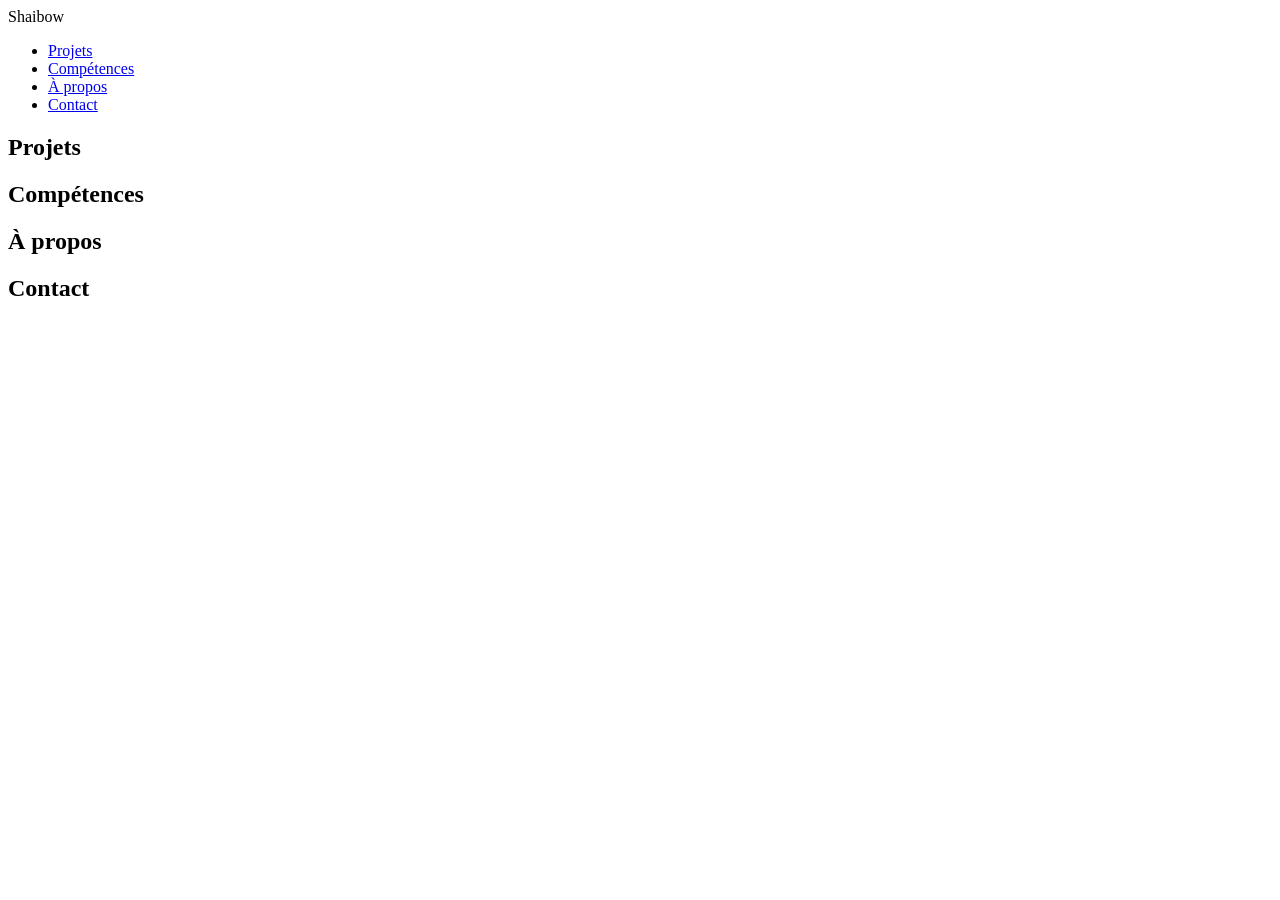
==== index.html @ 3d16527d "1" ====
<!DOCTYPE html>
<html lang="fr">
<head>
  <meta charset="UTF-8">
  <meta name="viewport" content="width=device-width, initial-scale=1.0">
  <title>Alexandre Kuoch - Portfolio</title>
  <link rel="stylesheet" href="css/style.css">
</head>
<body>

  <nav>
    <div class="logo">Shaibow</div>
    <ul>
      <li><a href="#projets">Projets</a></li>
      <li><a href="#competences">Compétences</a></li>
      <li><a href="#apropos">À propos</a></li>
      <li><a href="#contact">Contact</a></li>
    </ul>
  </nav>

  <section id="projets">
    <h2>Projets</h2>
  </section>

  <section id="competences">
    <h2>Compétences</h2>
  </section>

  <section id="apropos">
    <h2>À propos</h2>
  </section>

  <section id="contact">
    <h2>Contact</h2>
  </section>

  <script src="js/script.js"></script>
</body>
</html>
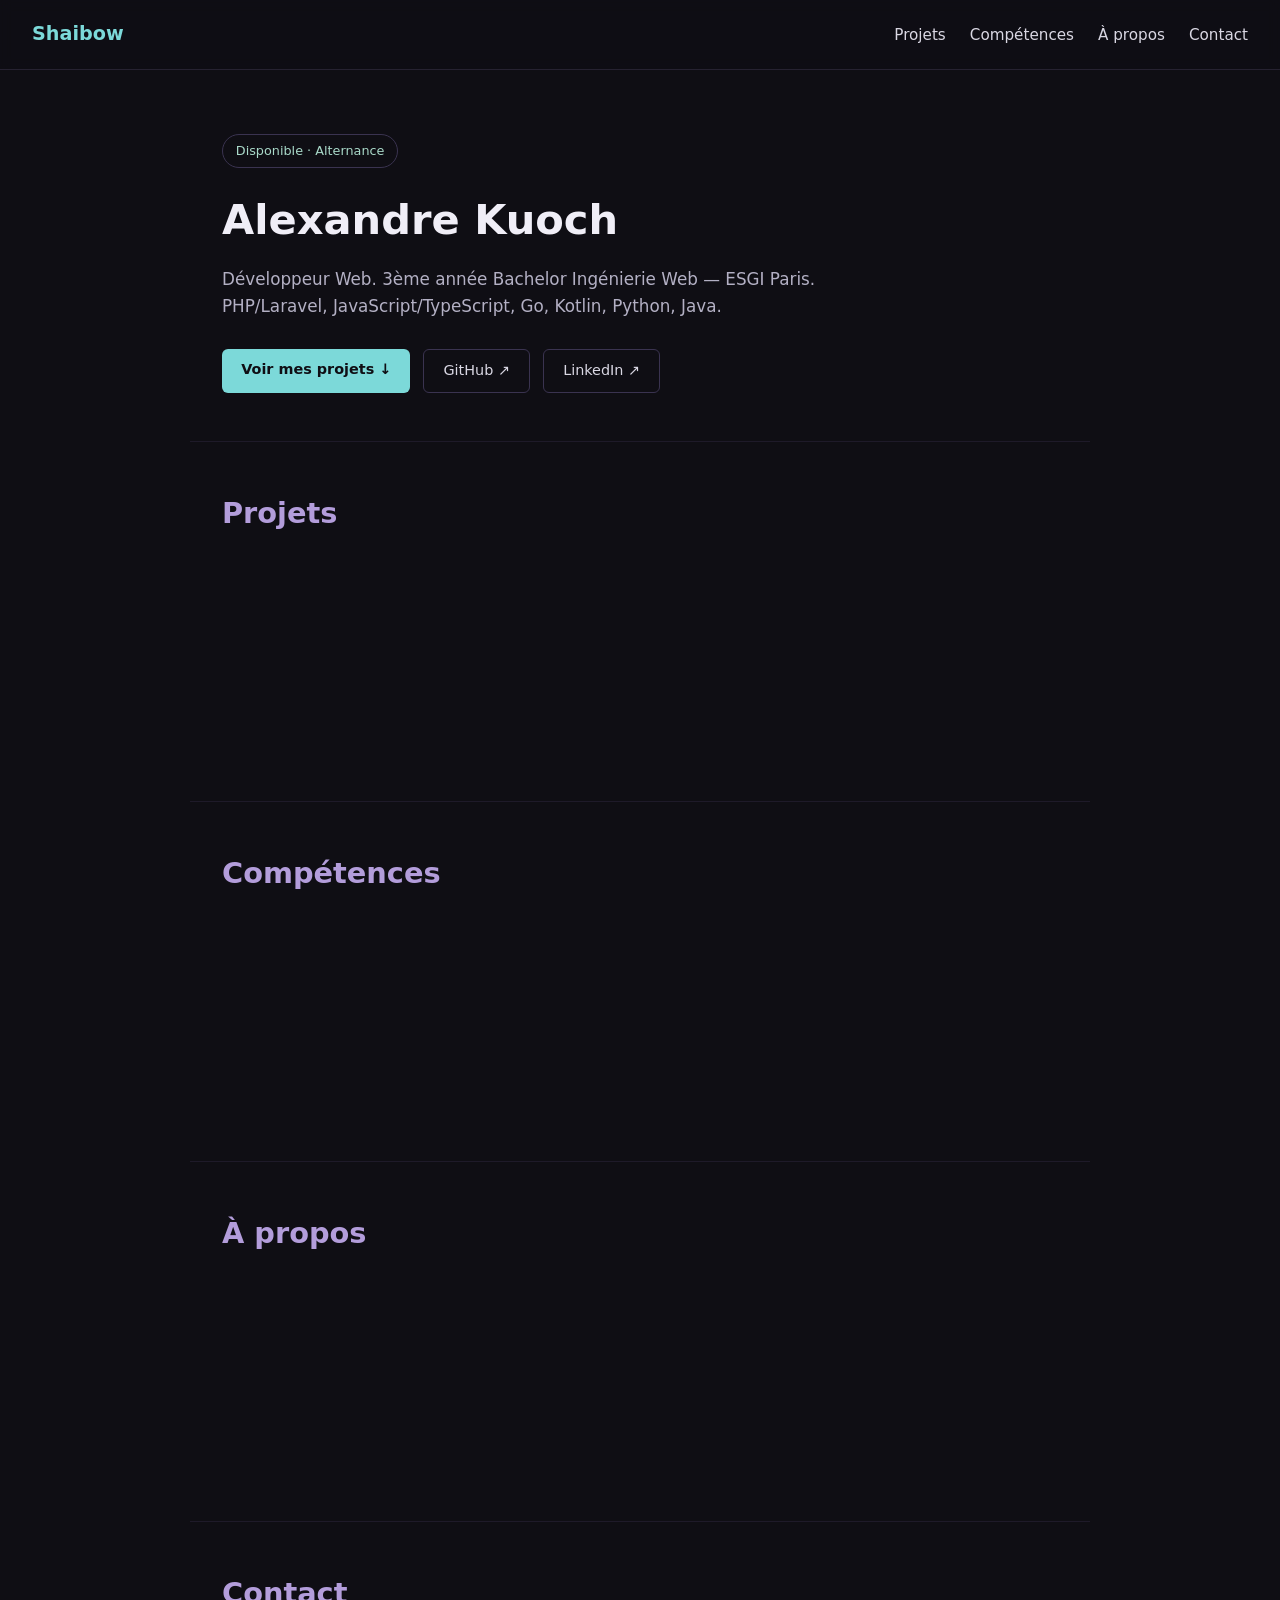
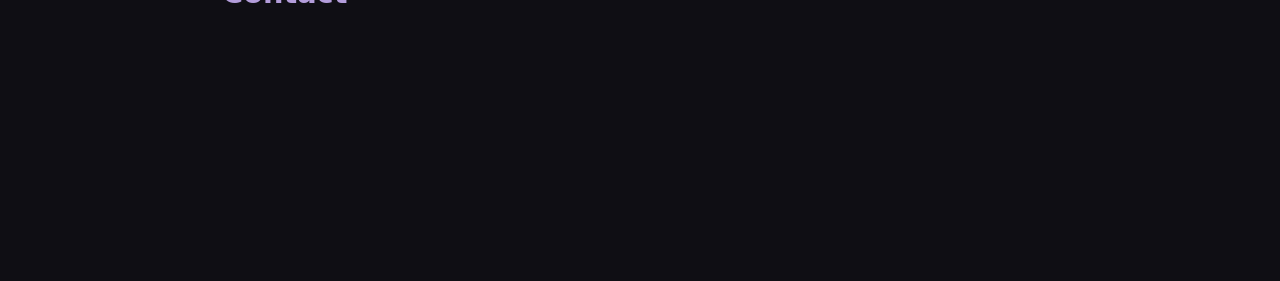
==== commit 23fb7f40: "3" ====
--- a/index.html
+++ b/index.html
@@ -18,6 +18,20 @@
     </ul>
   </nav>
 
+  <header class="intro">
+    <span class="badge">Disponible · Alternance</span>
+    <h1>Alexandre Kuoch</h1>
+    <p class="tagline">
+      Développeur Web. 3ème année Bachelor Ingénierie Web — ESGI Paris.
+      PHP/Laravel, JavaScript/TypeScript, Go, Kotlin, Python, Java.
+    </p>
+    <div class="intro-links">
+      <a href="#projets" class="btn-primary">Voir mes projets ↓</a>
+      <a href="https://github.com/ShaibowA" target="_blank" class="btn-secondary">GitHub ↗</a>
+      <a href="https://linkedin.com/in/alexandrekuoch/" target="_blank" class="btn-secondary">LinkedIn ↗</a>
+    </div>
+  </header>
+
   <section id="projets">
     <h2>Projets</h2>
   </section>
--- a/css/style.css
+++ b/css/style.css
@@ -0,0 +1,122 @@
+* {
+  margin: 0;
+  padding: 0;
+  box-sizing: border-box;
+}
+
+body {
+  font-family: system-ui, -apple-system, "Segoe UI", sans-serif;
+  background-color: #0f0e14;
+  color: #d9d7e3;
+  line-height: 1.6;
+}
+
+nav {
+  position: sticky;
+  top: 0;
+  display: flex;
+  justify-content: space-between;
+  align-items: center;
+  padding: 1.2rem 2rem;
+  background-color: rgba(15, 14, 20, 0.9);
+  backdrop-filter: blur(6px);
+  border-bottom: 1px solid #262231;
+  z-index: 10;
+}
+
+nav .logo {
+  font-weight: 600;
+  font-size: 1.2rem;
+  color: #7cd9d9;
+}
+
+nav ul {
+  list-style: none;
+  display: flex;
+  gap: 1.5rem;
+}
+
+nav ul a {
+  color: #d9d7e3;
+  text-decoration: none;
+  font-size: 0.95rem;
+  transition: color 0.2s ease;
+}
+
+nav ul a:hover {
+  color: #7cd9d9;
+}
+
+.intro {
+  max-width: 900px;
+  margin: 0 auto;
+  padding: 4rem 2rem 3rem;
+}
+
+.badge {
+  display: inline-block;
+  font-size: 0.8rem;
+  padding: 0.35rem 0.8rem;
+  border: 1px solid #3a3350;
+  border-radius: 999px;
+  color: #a9d9c9;
+  margin-bottom: 1.2rem;
+}
+
+.intro h1 {
+  font-size: 2.6rem;
+  font-weight: 700;
+  color: #f0eef7;
+  margin-bottom: 0.8rem;
+}
+
+.intro .tagline {
+  font-size: 1.05rem;
+  color: #b3b0c4;
+  max-width: 650px;
+  margin-bottom: 1.8rem;
+}
+
+.intro-links {
+  display: flex;
+  flex-wrap: wrap;
+  gap: 0.8rem;
+}
+
+.btn-primary, .btn-secondary {
+  display: inline-block;
+  padding: 0.6rem 1.2rem;
+  border-radius: 6px;
+  text-decoration: none;
+  font-size: 0.9rem;
+  transition: opacity 0.2s ease;
+}
+
+.btn-primary {
+  background-color: #7cd9d9;
+  color: #0f0e14;
+  font-weight: 600;
+}
+
+.btn-secondary {
+  border: 1px solid #3a3350;
+  color: #d9d7e3;
+}
+
+.btn-primary:hover, .btn-secondary:hover {
+  opacity: 0.8;
+}
+
+section {
+  min-height: 40vh;
+  padding: 3rem 2rem;
+  max-width: 900px;
+  margin: 0 auto;
+  border-top: 1px solid #1e1a29;
+}
+
+section h2 {
+  font-size: 1.8rem;
+  margin-bottom: 1.5rem;
+  color: #b39ddb;
+}
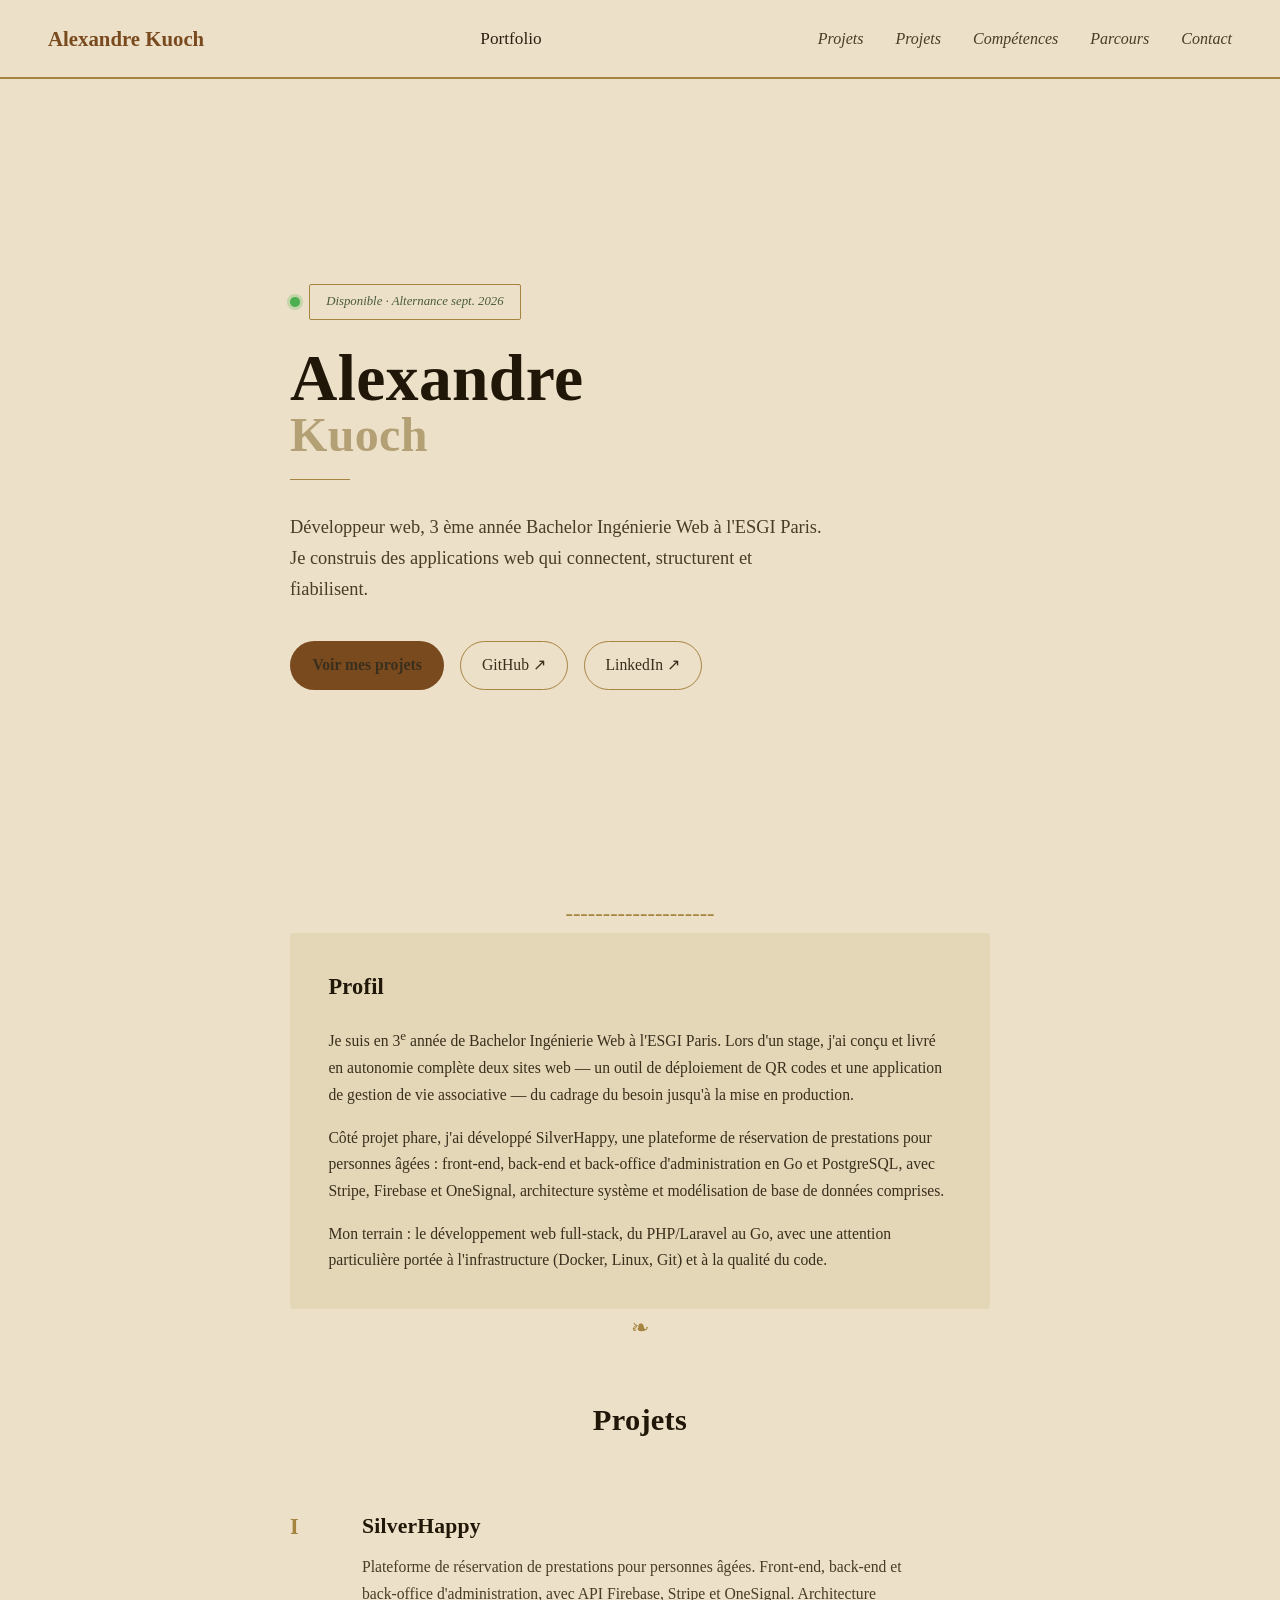
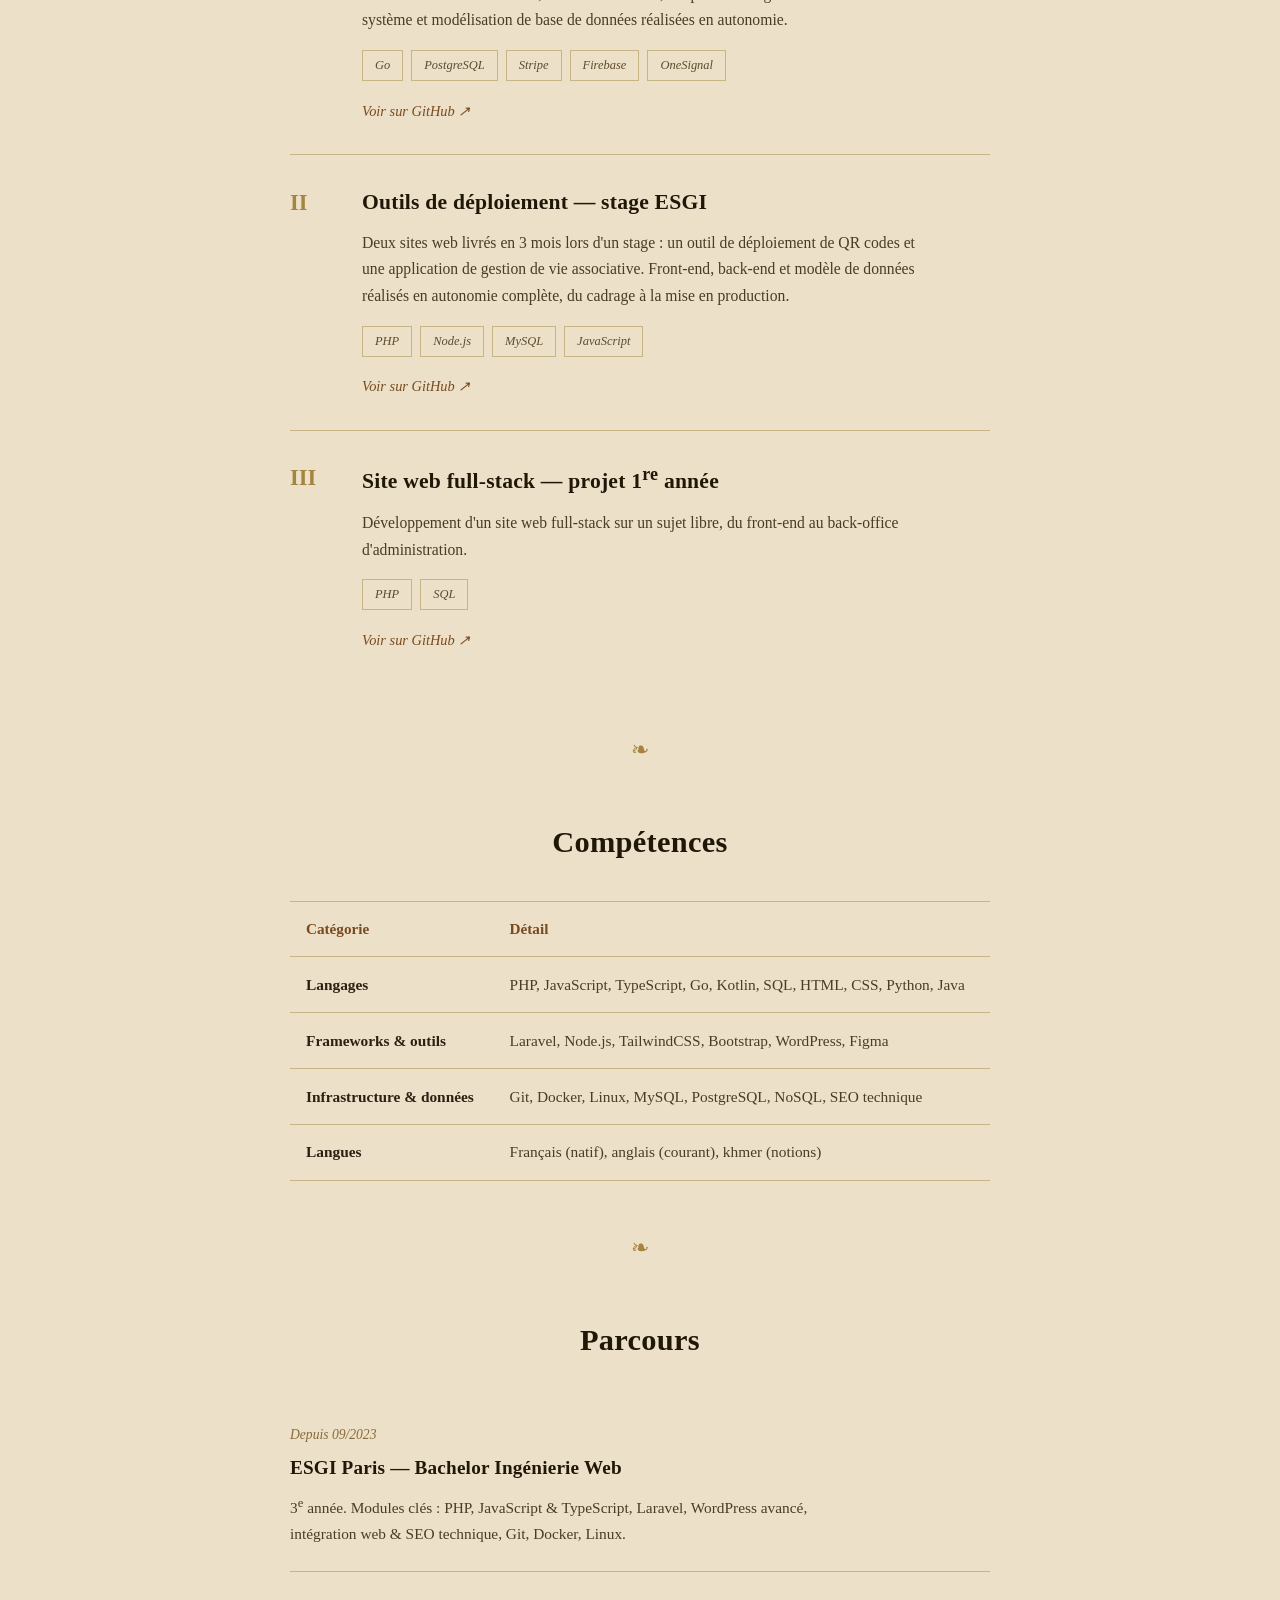
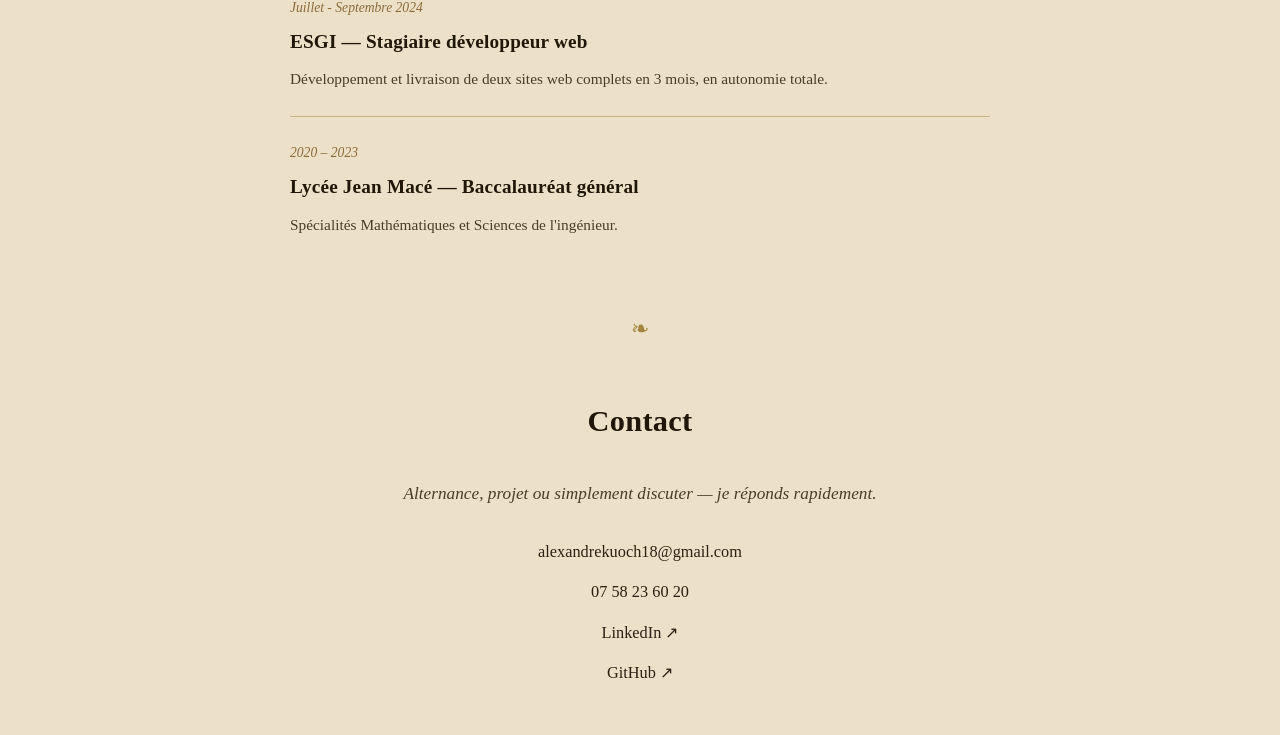
==== commit af56e801: "First base" ====
--- a/index.html
+++ b/index.html
@@ -3,50 +3,20 @@
 <head>
   <meta charset="UTF-8">
   <meta name="viewport" content="width=device-width, initial-scale=1.0">
-  <title>Alexandre Kuoch - Portfolio</title>
+  <title>Alexandre Kuoch — Développeur Web</title>
   <link rel="stylesheet" href="css/style.css">
 </head>
 <body>
 
-  <nav>
-    <div class="logo">Shaibow</div>
-    <ul>
-      <li><a href="#projets">Projets</a></li>
-      <li><a href="#competences">Compétences</a></li>
-      <li><a href="#apropos">À propos</a></li>
-      <li><a href="#contact">Contact</a></li>
-    </ul>
-  </nav>
-
-  <header class="intro">
-    <span class="badge">Disponible · Alternance</span>
-    <h1>Alexandre Kuoch</h1>
-    <p class="tagline">
-      Développeur Web. 3ème année Bachelor Ingénierie Web — ESGI Paris.
-      PHP/Laravel, JavaScript/TypeScript, Go, Kotlin, Python, Java.
-    </p>
-    <div class="intro-links">
-      <a href="#projets" class="btn-primary">Voir mes projets ↓</a>
-      <a href="https://github.com/ShaibowA" target="_blank" class="btn-secondary">GitHub ↗</a>
-      <a href="https://linkedin.com/in/alexandrekuoch/" target="_blank" class="btn-secondary">LinkedIn ↗</a>
-    </div>
-  </header>
-
-  <section id="projets">
-    <h2>Projets</h2>
-  </section>
-
-  <section id="competences">
-    <h2>Compétences</h2>
-  </section>
-
-  <section id="apropos">
-    <h2>À propos</h2>
-  </section>
-
-  <section id="contact">
-    <h2>Contact</h2>
-  </section>
+  <div class="manuscript" id="manuscript">
+    <div id="nav-slot"></div>
+    <div id="intro-slot"></div>
+    <div id="profil-slot"></div>
+    <div id="projects-slot"></div>
+    <div id="skills-slot"></div>
+    <div id="parcours-slot"></div>
+    <div id="contact-slot"></div>
+  </div>
 
   <script src="js/script.js"></script>
 </body>
--- a/css/style.css
+++ b/css/style.css
@@ -1,14 +1,63 @@
 * {
   margin: 0;
   padding: 0;
-  box-sizing: border-box;
+}
+
+html {
+  scroll-behavior: smooth;
 }
 
 body {
-  font-family: system-ui, -apple-system, "Segoe UI", sans-serif;
-  background-color: #0f0e14;
-  color: #d9d7e3;
-  line-height: 1.6;
+  font-family: Georgia, 'Times New Roman', Times, serif;
+  background-color: #ece1c8;
+  color: #2c2013;
+  line-height: 1.7;
+  font-size: 1.08rem;
+  overflow-x: hidden;
+  visibility: hidden;
+}
+
+body.pret {
+  visibility: visible;
+}
+
+h1, h2, h3 {
+  font-family: Georgia, 'Times New Roman', Times, serif;
+  font-weight: 700;
+  color: #201708;
+  letter-spacing: 0.01em;
+}
+
+.manuscript {
+}
+
+/* Profil — carte distincte, pour se démarquer de l'intro */
+.profil-section {
+  max-width: 700px;
+  margin: 0 auto;
+  padding: 0 2rem;
+}
+
+.profil-card {
+  background-color: #e3d7b8;
+  border-radius: 4px;
+  padding: 2.2rem 2.4rem;
+}
+
+.profil-card h2 {
+  font-size: 1.4rem;
+  text-align: left;
+  margin-bottom: 1.2rem;
+}
+
+.profil-card p {
+  font-size: 0.98rem;
+  color: #3a2f1c;
+  margin-bottom: 1rem;
+}
+
+.profil-card p:last-child {
+  margin-bottom: 0;
 }
 
 nav {
@@ -17,106 +66,329 @@
   display: flex;
   justify-content: space-between;
   align-items: center;
-  padding: 1.2rem 2rem;
-  background-color: rgba(15, 14, 20, 0.9);
-  backdrop-filter: blur(6px);
-  border-bottom: 1px solid #262231;
+  padding: 1.3rem 3rem;
+  background-color: rgba(236, 225, 200, 0.94);
+  border-bottom: 2px double #a5843f;
   z-index: 10;
 }
 
 nav .logo {
-  font-weight: 600;
-  font-size: 1.2rem;
-  color: #7cd9d9;
+  font-family: Georgia, 'Times New Roman', Times, serif;
+  font-weight: 700;
+  font-size: 1.3rem;
+  color: #7a4a1f;
 }
 
 nav ul {
   list-style: none;
   display: flex;
-  gap: 1.5rem;
+  gap: 2rem;
 }
 
 nav ul a {
-  color: #d9d7e3;
+  color: #4a3c26;
   text-decoration: none;
-  font-size: 0.95rem;
+  font-size: 1rem;
+  font-style: italic;
   transition: color 0.2s ease;
 }
 
 nav ul a:hover {
-  color: #7cd9d9;
+  color: #7a4a1f;
 }
 
 .intro {
-  max-width: 900px;
+  max-width: 700px;
   margin: 0 auto;
-  padding: 4rem 2rem 3rem;
+  min-height: 80vh;
+  display: flex;
+  flex-direction: column;
+  justify-content: center;
+  padding: 3rem 2rem;
+}
+
+.intro-text {
+  text-align: left;
+}
+
+.badge-row {
+  display: flex;
+  align-items: center;
+  justify-content: flex-start;
+  gap: 0.6rem;
+  margin-bottom: 1.6rem;
 }
 
 .badge {
   display: inline-block;
   font-size: 0.8rem;
-  padding: 0.35rem 0.8rem;
-  border: 1px solid #3a3350;
+  font-style: italic;
+  padding: 0.4rem 1rem;
+  border: 1px solid #a5843f;
+  border-radius: 2px;
+  color: #4b5a3d;
+}
+
+.status-dot {
+  display: inline-block;
+  width: 0.6rem;
+  height: 0.6rem;
+  border-radius: 50%;
+  background-color: #4caf50;
+  box-shadow: 0 0 0 3px rgba(76, 175, 80, 0.25);
+}
+
+.intro h1 {
+  display: flex;
+  flex-direction: column;
+  line-height: 1;
+  margin-bottom: 1.2rem;
+}
+
+.intro h1 .prenom {
+  font-size: 4.1rem;
+}
+
+.intro h1 .nom {
+  font-size: 3rem;
+  font-weight: 700;
+  font-style: normal;
+  color: #b3a074;
+  margin-top: 0;
+}
+
+.intro .tagline {
+  font-size: 1.15rem;
+  color: #4a3c26;
+  max-width: 520px;
+  margin: 0 0 2.2rem;
+}
+
+.dropcap {
+  font-family: Georgia, 'Times New Roman', Times, serif;
+  font-size: 2.1rem;
+  font-weight: 700;
+  color: #7a4a1f;
+}
+
+.intro-links {
+  display: flex;
+  flex-wrap: wrap;
+  justify-content: flex-start;
+  align-items: center;
+  gap: 1rem;
+}
+
+.intro-links a {
+  text-decoration: none;
+  font-size: 0.98rem;
+  color: #3a2f1c;
+}
+
+.intro-links a:not(.btn-primary):hover {
+  color: #7a4a1f;
+}
+
+.btn-outline {
+  border: 1px solid #a5843f;
   border-radius: 999px;
-  color: #a9d9c9;
-  margin-bottom: 1.2rem;
-}
-
-.intro h1 {
-  font-size: 2.6rem;
-  font-weight: 700;
-  color: #f0eef7;
-  margin-bottom: 0.8rem;
-}
-
-.intro .tagline {
-  font-size: 1.05rem;
-  color: #b3b0c4;
-  max-width: 650px;
+  padding: 0.65rem 1.3rem;
+}
+
+.btn-outline:hover {
+  background-color: #ddd0ac;
+}
+
+.btn-primary {
+  background-color: #7a4a1f;
+  color: #ece1c8;
+  font-weight: 600;
+  padding: 0.7rem 1.4rem;
+  border-radius: 999px;
+}
+
+.btn-primary:hover {
+  opacity: 0.85;
+}
+
+.ornament {
+  text-align: center;
+  color: #a5843f;
+  font-size: 1.4rem;
+  margin: 0 auto;
+  max-width: 700px;
+}
+
+/* Petit trait décoratif réutilisable — colle <div class="trait"></div> où tu veux */
+.trait {
+  width: 60px;
+  height: 1px;
+  background-color: #a5843f;
+  margin: 2rem auto;
+}
+
+.trait-left {
+  margin: 1.2rem 0 2rem;
+}
+
+section {
+  max-width: 700px;
+  margin: 0 auto;
+  padding: 3rem 2rem;
+}
+
+section h2 {
+  font-size: 1.9rem;
+  margin-bottom: 2rem;
+  text-align: center;
+}
+
+/* Projets — liste en chiffres romains */
+.project-row {
+  display: grid;
+  grid-template-columns: 3.2rem 1fr;
+  gap: 1.3rem;
+  padding: 1.8rem 0;
+  border-top: 1px solid #c8b585;
+}
+
+.project-row:first-of-type {
+  border-top: none;
+}
+
+.project-num {
+  font-family: Georgia, 'Times New Roman', Times, serif;
+  font-weight: 700;
+  color: #a5843f;
+  font-size: 1.4rem;
+}
+
+.project-body h3 {
+  font-size: 1.35rem;
+  margin-bottom: 0.6rem;
+}
+
+.project-body p {
+  color: #4a3c26;
+  font-size: 0.98rem;
+  margin-bottom: 1rem;
+  max-width: 560px;
+}
+
+.tags {
+  display: flex;
+  flex-wrap: wrap;
+  gap: 0.5rem;
+  margin-bottom: 0.9rem;
+}
+
+.tags span {
+  font-size: 0.78rem;
+  font-style: italic;
+  padding: 0.25rem 0.75rem;
+  border: 1px solid #c8b585;
+  color: #5c4a2e;
+}
+
+.project-link {
+  font-size: 0.9rem;
+  font-style: italic;
+  color: #7a4a1f;
+  text-decoration: none;
+}
+
+.project-link:hover {
+  text-decoration: underline;
+}
+
+/* Compétences — tableau */
+.skills-table {
+  width: 100%;
+  border-collapse: collapse;
+}
+
+.skills-table th,
+.skills-table td {
+  text-align: left;
+  padding: 0.9rem 1rem;
+  border-top: 1px solid #c8b585;
+  border-bottom: 1px solid #c8b585;
+}
+
+.skills-table th {
+  font-family: Georgia, 'Times New Roman', Times, serif;
+  font-size: 0.95rem;
+  color: #7a4a1f;
+  font-weight: 700;
+}
+
+.skills-table td {
+  font-size: 0.96rem;
+  color: #4a3c26;
+}
+
+.skills-table td:first-child {
+  font-weight: 600;
+  color: #2c2013;
+  white-space: nowrap;
+}
+
+/* Parcours */
+.timeline-item {
+  padding: 1.5rem 0;
+  border-top: 1px solid #c8b585;
+}
+
+.timeline-item:first-of-type {
+  border-top: none;
+}
+
+.timeline-date {
+  font-size: 0.85rem;
+  font-style: italic;
+  color: #8a6a3a;
+  display: block;
+  margin-bottom: 0.4rem;
+}
+
+.timeline-item h3 {
+  font-size: 1.2rem;
+  margin-bottom: 0.5rem;
+}
+
+.timeline-item p {
+  font-size: 0.96rem;
+  color: #4a3c26;
+  max-width: 560px;
+}
+
+/* Contact */
+.contact-lead {
+  color: #4a3c26;
+  text-align: center;
   margin-bottom: 1.8rem;
-}
-
-.intro-links {
-  display: flex;
-  flex-wrap: wrap;
+  font-style: italic;
+}
+
+.contact-grid {
+  display: flex;
+  flex-direction: column;
+  align-items: center;
   gap: 0.8rem;
 }
 
-.btn-primary, .btn-secondary {
-  display: inline-block;
-  padding: 0.6rem 1.2rem;
-  border-radius: 6px;
+.contact-grid a {
+  color: #2c2013;
   text-decoration: none;
-  font-size: 0.9rem;
-  transition: opacity 0.2s ease;
-}
-
-.btn-primary {
-  background-color: #7cd9d9;
-  color: #0f0e14;
-  font-weight: 600;
-}
-
-.btn-secondary {
-  border: 1px solid #3a3350;
-  color: #d9d7e3;
-}
-
-.btn-primary:hover, .btn-secondary:hover {
-  opacity: 0.8;
-}
-
-section {
-  min-height: 40vh;
-  padding: 3rem 2rem;
-  max-width: 900px;
-  margin: 0 auto;
-  border-top: 1px solid #1e1a29;
-}
-
-section h2 {
-  font-size: 1.8rem;
-  margin-bottom: 1.5rem;
-  color: #b39ddb;
+  font-size: 1.02rem;
+}
+
+.contact-grid a:hover {
+  color: #7a4a1f;
+}
+
+@media (max-width: 600px) {
+  .intro h1 .prenom { font-size: 2.8rem; }
+  .skills-table th, .skills-table td { padding: 0.7rem 0.6rem; font-size: 0.88rem; }
+  .project-row { grid-template-columns: 2.2rem 1fr; }
 }
